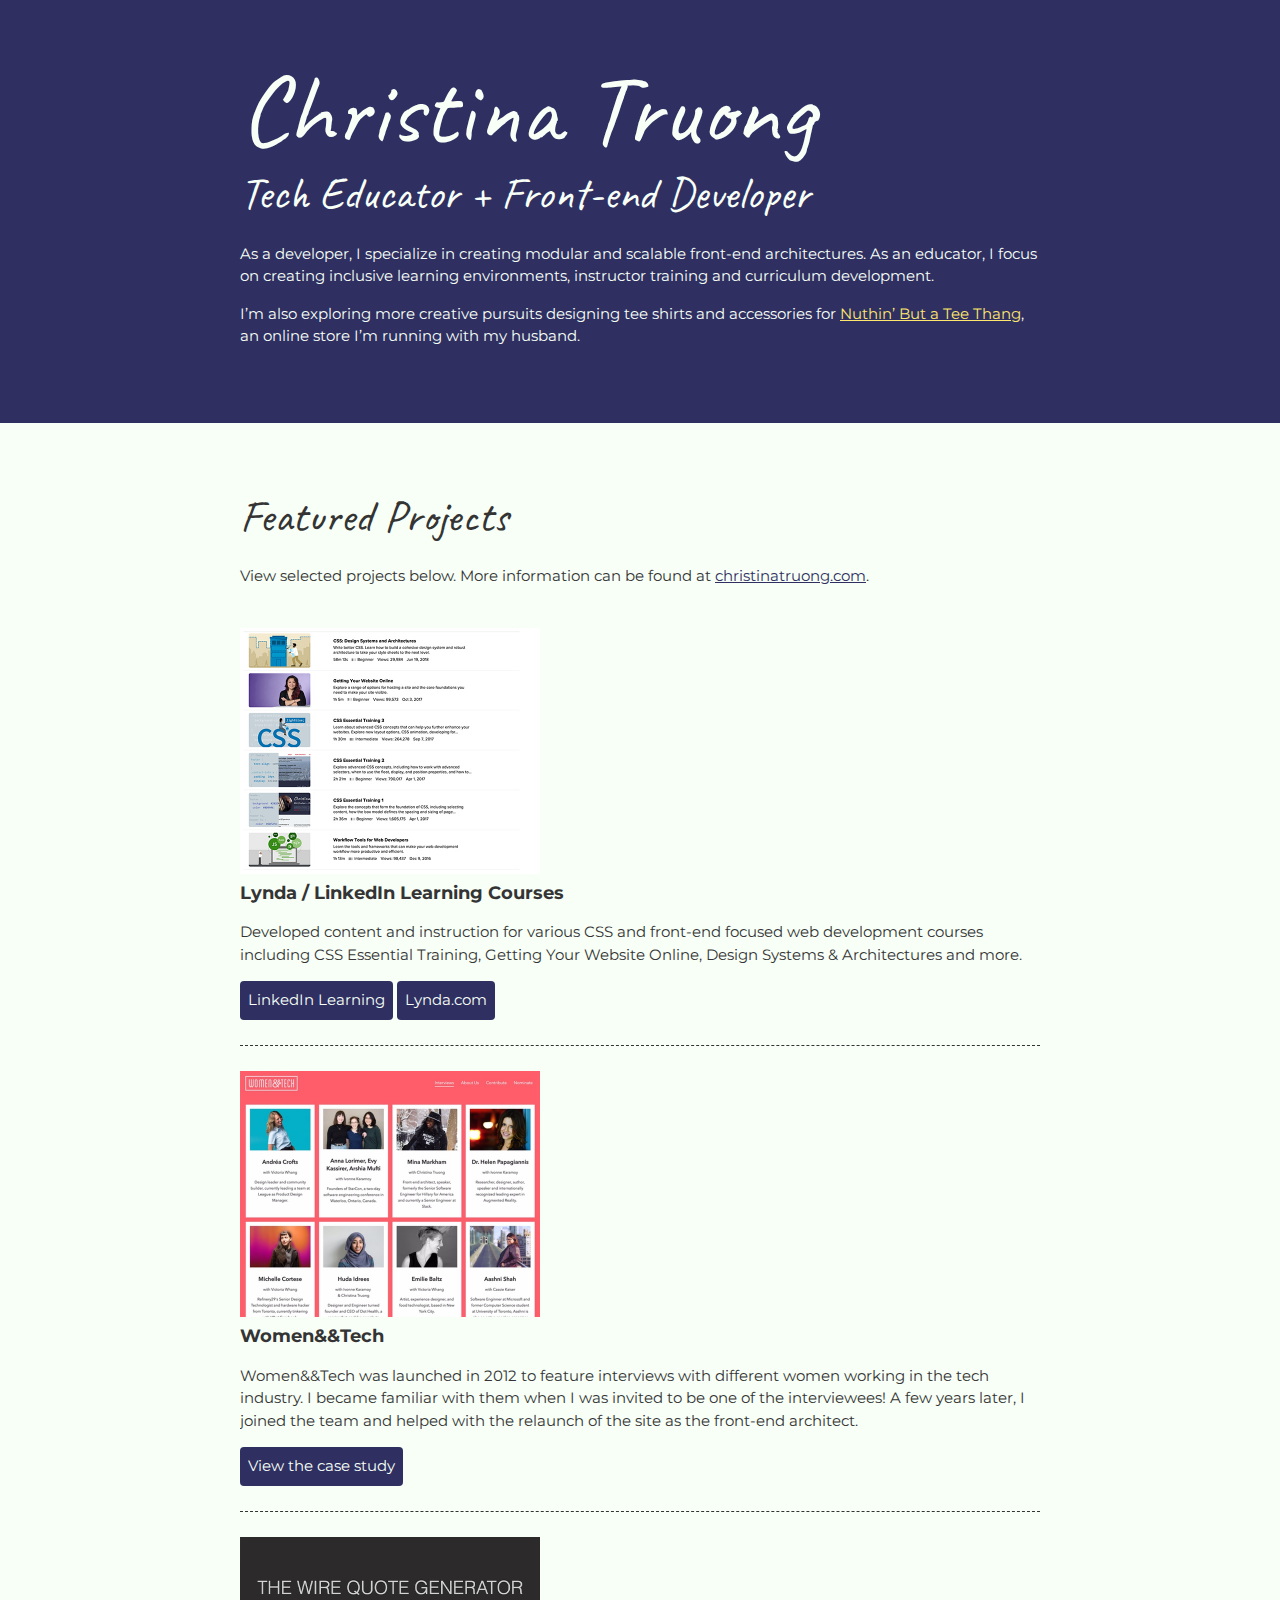
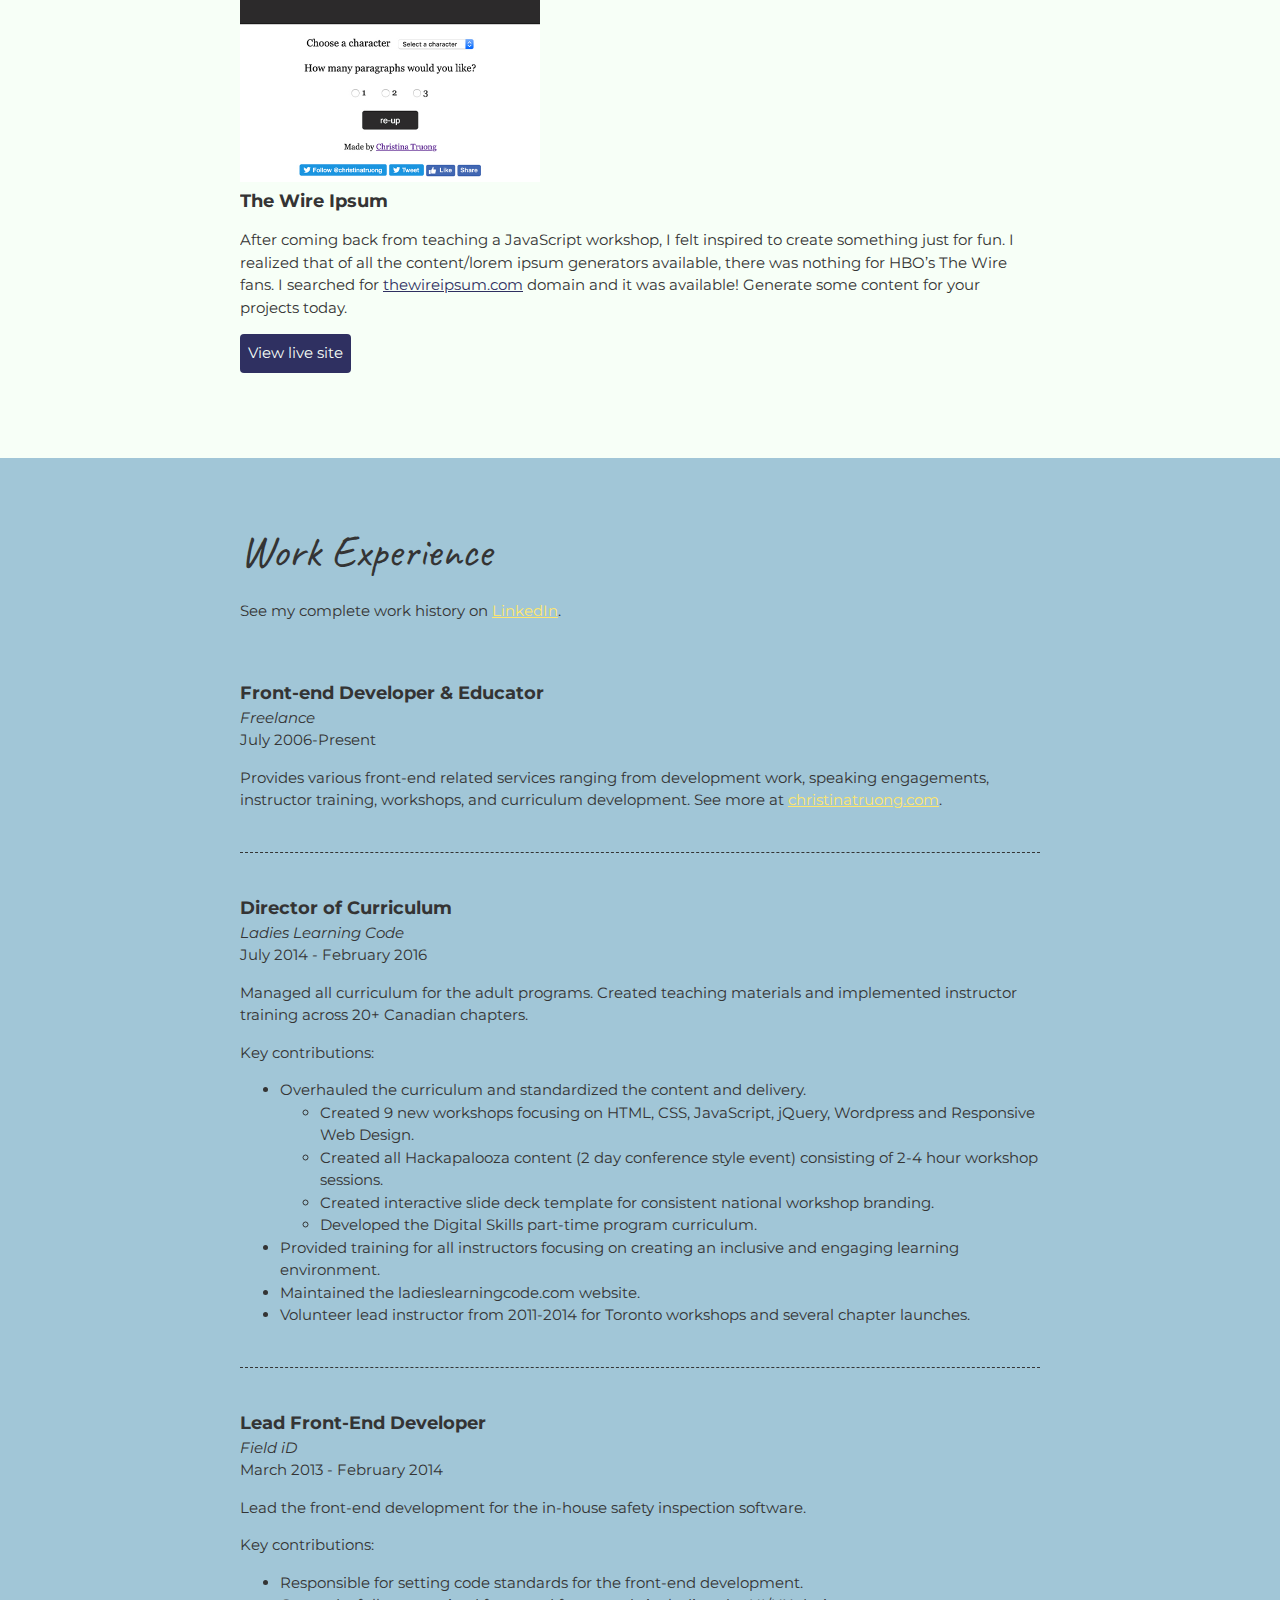
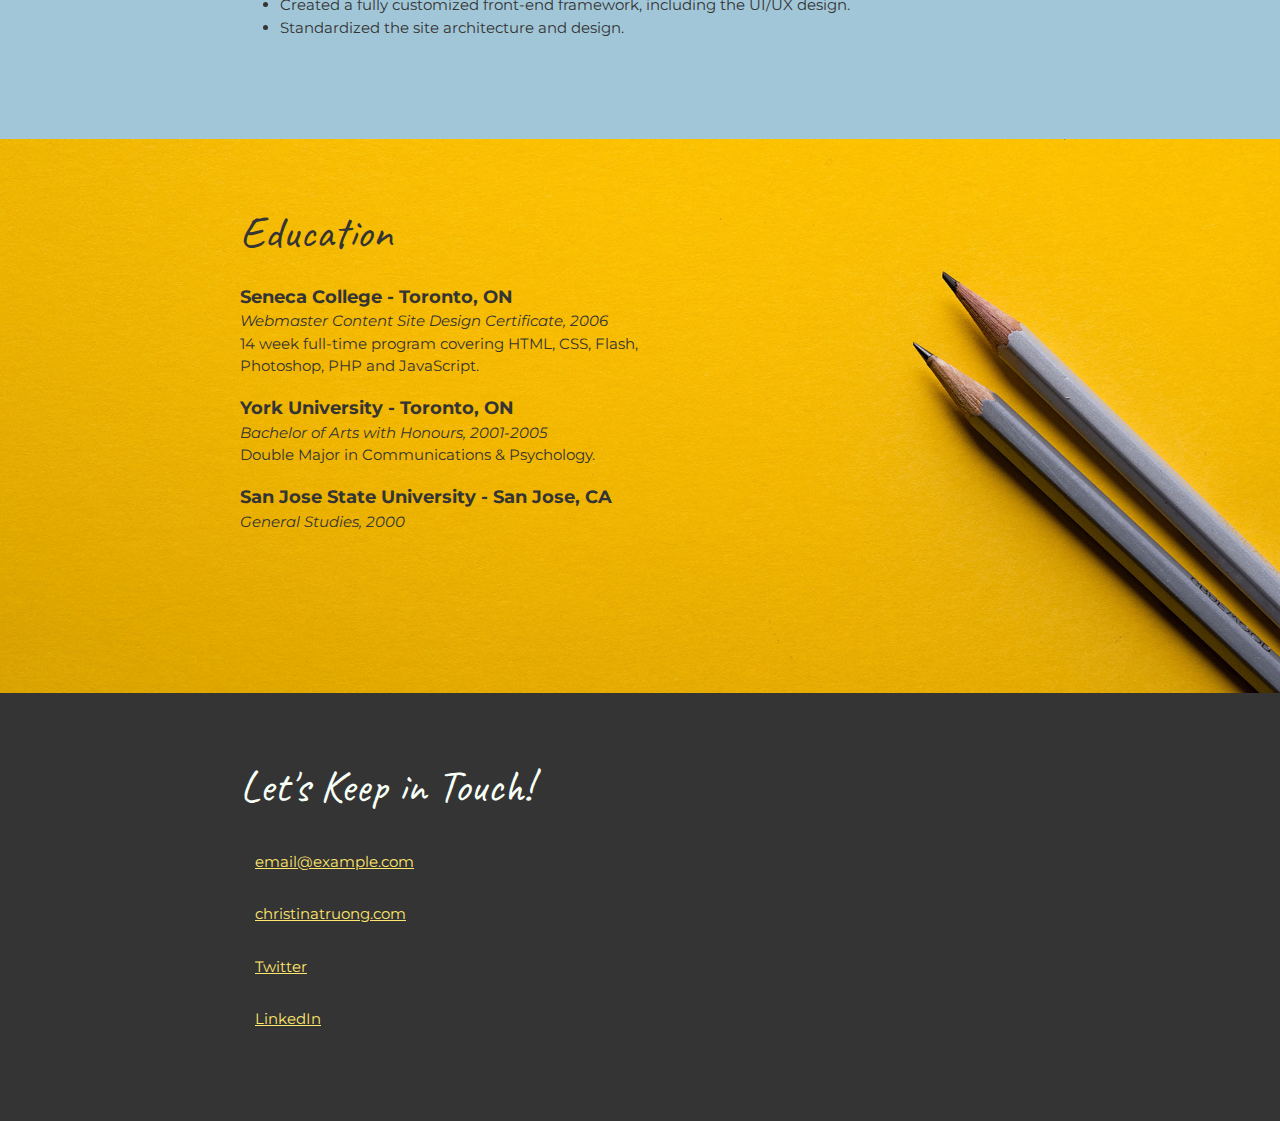
==== index.html @ 920a5c9b "Start" ====
<!DOCTYPE html>
<html lang="en">
  <head>
    <meta charset="UTF-8">
    <meta name="viewport" content="width=device-width, initial-scale=1.0">
    <title>Christina Truong, Tech Educator + Front-end Developer</title>
    <link href="https://fonts.googleapis.com/css?family=Caveat|Montserrat:400,600&display=swap" rel="stylesheet">
    <link rel="stylesheet" href="css/styles.css">
  </head>
  <body>
    <main>
      <!-- ***************  ABOUT / PROFILE  **************** -->
      <header>
        <div class="content-wrap">
          <h1>Christina Truong</h1>
          <h2>Tech Educator + Front-end Developer</h2>

          <p>As a developer, I specialize in creating modular and scalable front-end architectures. As an educator, I focus on creating inclusive learning environments, instructor training and curriculum development.</p>
          <p>I’m also exploring more creative pursuits designing tee shirts and accessories for <a href="http://teethang.com" target="_blank">Nuthin’ But a Tee Thang</a>, an online store I’m running with my husband.</p>
        </div>
      </header>

      <!-- ************ PROJECTS / PORTFOLIO  ************** -->
      <section class="projects">
        <div class="content-wrap divider">
          <h2>Featured Projects</h2>
          <p>View selected projects below. More information can be found at <a href="http://christinatruong.com">christinatruong.com</a>.</p>

          <!-- Project 1 -->
          <section class="project-item">
            <img src="images/project-courses.jpg" alt="Lynda & LinkedIn Learning course list">
            <h3>Lynda / LinkedIn Learning Courses</h3>
            <p>Developed content and instruction for various CSS and front-end focused web development courses including CSS Essential Training, Getting Your Website Online, Design Systems & Architectures and more.</p>
            <a class="btn" href="https://www.linkedin.com/learning/instructors/christina-truong?u=2125562" target="_blank">LinkedIn Learning</a>
            <a class="btn" href="https://www.lynda.com/Christina-Truong/7842227-1.html">Lynda.com</a>
          </section>

          <!-- Project 2 -->
          <section class="project-item">
            <img src="images/project-women-tech.jpg" alt="Women and Tech website">
            <h3>Women&&Tech</h3>
            <p>Women&&Tech was launched in 2012 to feature interviews with different women working in the tech industry. I became familiar with them when I was invited to be one of the interviewees! A few years later, I joined the team and helped with the relaunch of the site as the front-end architect.</p>
            <a class="btn" href="http://christinatruong.com/projects/women-and-tech-redesign.html" target="_blank">View the case study</a>
          </section>

          <!-- Project 3 -->
          <section class="project-item">
            <img src="images/project-wire-ipsum.jpg" alt="The Wire Ipsum website">
            <h3>The Wire Ipsum</h3>
            <p>After coming back from teaching a JavaScript workshop, I felt inspired to create something just for fun. I realized that of all the content/lorem ipsum generators available, there was nothing for HBO’s The Wire fans. I searched for <a href="http://thewireipsum.com" target="_blank">thewireipsum.com</a> domain and it was available! Generate some content for your projects today.</p>
            <a class="btn" href="http://thewireipsum.com" target="_blank">View live site</a>
          </section>
        </div>
      </section>

      <!-- ****************  WORK EXPERIENCE  ******************** -->
      <section class="work-experience">
        <div class="content-wrap item-details divider">
          <h2>Work Experience</h2>
          <p>See my complete work history on <a href="https://www.linkedin.com/in/christinatruong/">LinkedIn</a>.</p>

          <!-- Job 1 -->
          <section class="job-item">
            <div class="job-details">
              <h3>Front-end Developer & Educator</h3>
              <p>Freelance</p>
              <p>July 2006-Present</p>
            </div>
            <div class="job-summary">
              <p>Provides various front-end related services ranging from development work, speaking engagements, instructor training, workshops, and curriculum development. See more at  <a href="http://christinatruong.com">christinatruong.com</a>.</p>
            </div>
          </section>

          <!-- Job 2 -->
          <section class="job-item">
            <div class="job-details">
              <h3>Director of Curriculum</h3>
              <p>Ladies Learning Code</p>
              <p>July 2014 - February 2016</p>
            </div>
            <div class="job-summary">
              <p>Managed all curriculum for the adult programs. Created teaching materials and implemented instructor training across 20+ Canadian chapters.</p>
              <p>Key contributions:</p>
              <ul>
                <li>Overhauled the curriculum and standardized the content and delivery.
                  <ul>
                    <li>Created 9 new workshops focusing on HTML, CSS, JavaScript, jQuery, Wordpress and Responsive Web Design.</li>
                    <li>Created all Hackapalooza content (2 day conference style event) consisting of 2-4 hour workshop sessions.</li>
                    <li>Created interactive slide deck template for consistent national workshop branding.</li>
                    <li>Developed the Digital Skills part-time program curriculum.</li>
                  </ul>
                </li>
                <li>Provided training for all instructors focusing on creating an inclusive and engaging learning environment.</li>
                <li>Maintained the ladieslearningcode.com website.</li>
                <li>Volunteer lead instructor from 2011-2014 for Toronto workshops and several chapter launches.</li>
              </ul>
            </div>
          </section>

          <!-- Job 3 -->
          <section class="job-item">
            <div class="job-details">
              <h3>Lead Front-End Developer</h3>
              <p>Field iD</p>
              <p>March 2013 - February 2014</p>
            </div>
            <div class="job-summary">
              <p>Lead the front-end development for the in-house safety inspection software.</p>
              <p>Key contributions:</p>
              <ul>
                <li>Responsible for setting code standards for the front-end development.</li>
                <li>Created a fully customized front-end framework, including the UI/UX design.</li>
                <li>Standardized the site architecture and design.</li>
              </ul>
            </div>
          </section>
        </div>
      </section>

      <!-- *************  EDUCATION & CERTIFICATIONS *********** -->
      <section class="education">
        <div class="content-wrap item-details">
          <h2>Education</h2>

          <section>
            <h3>Seneca College - Toronto, ON</h3>
            <p>Webmaster Content Site Design Certificate, 2006</p>
            <p>14 week full-time program covering HTML, CSS, Flash, Photoshop, PHP and JavaScript.</p>
          </section>

          <section>
            <h3>York University - Toronto, ON</h3>
            <p>Bachelor of Arts with Honours, 2001-2005</p>
            <p>Double Major in Communications & Psychology.</p>
          </section>

          <section>
            <h3>San Jose State University - San Jose, CA</h3>
            <p>General Studies, 2000</p>
          </section>
        </div>
      </section>

      <!-- ************  CONTACT INFO / SOCIAL MEDIA  ************ -->
      <footer>
        <div class="content-wrap">
          <h2>Let's Keep in Touch!</h2>

          <!-- Social media and contact links. Add or remove any networks. -->
          <ul class="contact-list">
            <li><a href="mailto:email@example.com">email@example.com</a></li>
            <li><a href="http://christinatruong.com" target="_blank">christinatruong.com</a></li>
            <li><a href="http://twitter.com/christinatruong" target="_blank">Twitter</a></li>
            <li><a href="#" target="_blank">LinkedIn</a></li>
          </ul>
        </div>
      </footer>
    </main>
  </body>
</html>
---- css/styles.css ----
/*
COLOR PALETTE
https://coolors.co/f7fff7-343434-2f3061-ffe66d-a1c6d7
#F7FFF7 - almost white
#343434 - dark gray - almost black
#2F3061 - blue dark
#FFE66D - yellow
#A1C6D7 - blue light
*/


/* Global styles
------------------------------------*/
html {
  box-sizing: border-box;
}
*, *:before, *:after {
  box-sizing: inherit;
}

body {
  color: #343434;
  margin: 0;
  padding: 0;
  font-family: 'Montserrat', sans-serif;
  font-size: 15px;
  line-height: 1.5;
}
img {
  width: 300px;
}
a {
  color: #FFE66D;
}
a:hover {
  text-decoration: none;
}
h1 {
  font-size: 100px;
  line-height: 1;
}
h2 {
  font-size: 45px;
}
h1, h2 {
  font-family: 'Caveat', cursive;
  font-weight: 400;
  margin: 0;
}
.content-wrap {
  max-width: 800px;
  width: 85%;
  margin: 0 auto;
  padding: 60px 0;
}
h3 {
  margin-bottom: 0;
}
.item-details h3 + p {
  font-style: italic;
}
.item-details h3 ~ p {
  margin: 0;
}
.divider > section {
  border-bottom: 1px dashed #343434;
  padding: 25px 0;
}
.divider > section:last-of-type {
  border-bottom: none;
}


/* Profile
------------------------------------*/
header {
  background: #2F3061;
  color: #F7FFF7;
}


/* Projects
------------------------------------*/
.projects {
  background: #F7FFF7;
}
.projects a {
  color: #2F3061;
}
.projects .btn {
  color: #F7FFF7;
  background: #2F3061;
  text-decoration: none;
  padding: 8px;
  border-radius: 4px;
  display: inline-block;
}
.projects .btn:hover {
  background: rgba(47, 48, 97, 80%);
}
.project-item {
  overflow: hidden;
}
.project-item h3 {
  margin-top: 0;
}


/* Work Experience
------------------------------------*/
.work-experience {
  background: #A1C6D7;
}



/* Education
------------------------------------*/
.education {
  background-image: url(../images/joanna-kosinska-unsplash.jpg);
  background-size: cover;
  background-position: top right;
  padding-bottom: 100px;
}
.education p {
  width: 60%;
}


/* Contact Info
------------------------------------*/
footer {
  background: #343434;
  color: #F7FFF7;
}
.contact-list {
  list-style-type: none;
  padding: 0;
}
.contact-list a {
  padding: 15px;
  display: inline-block;
}
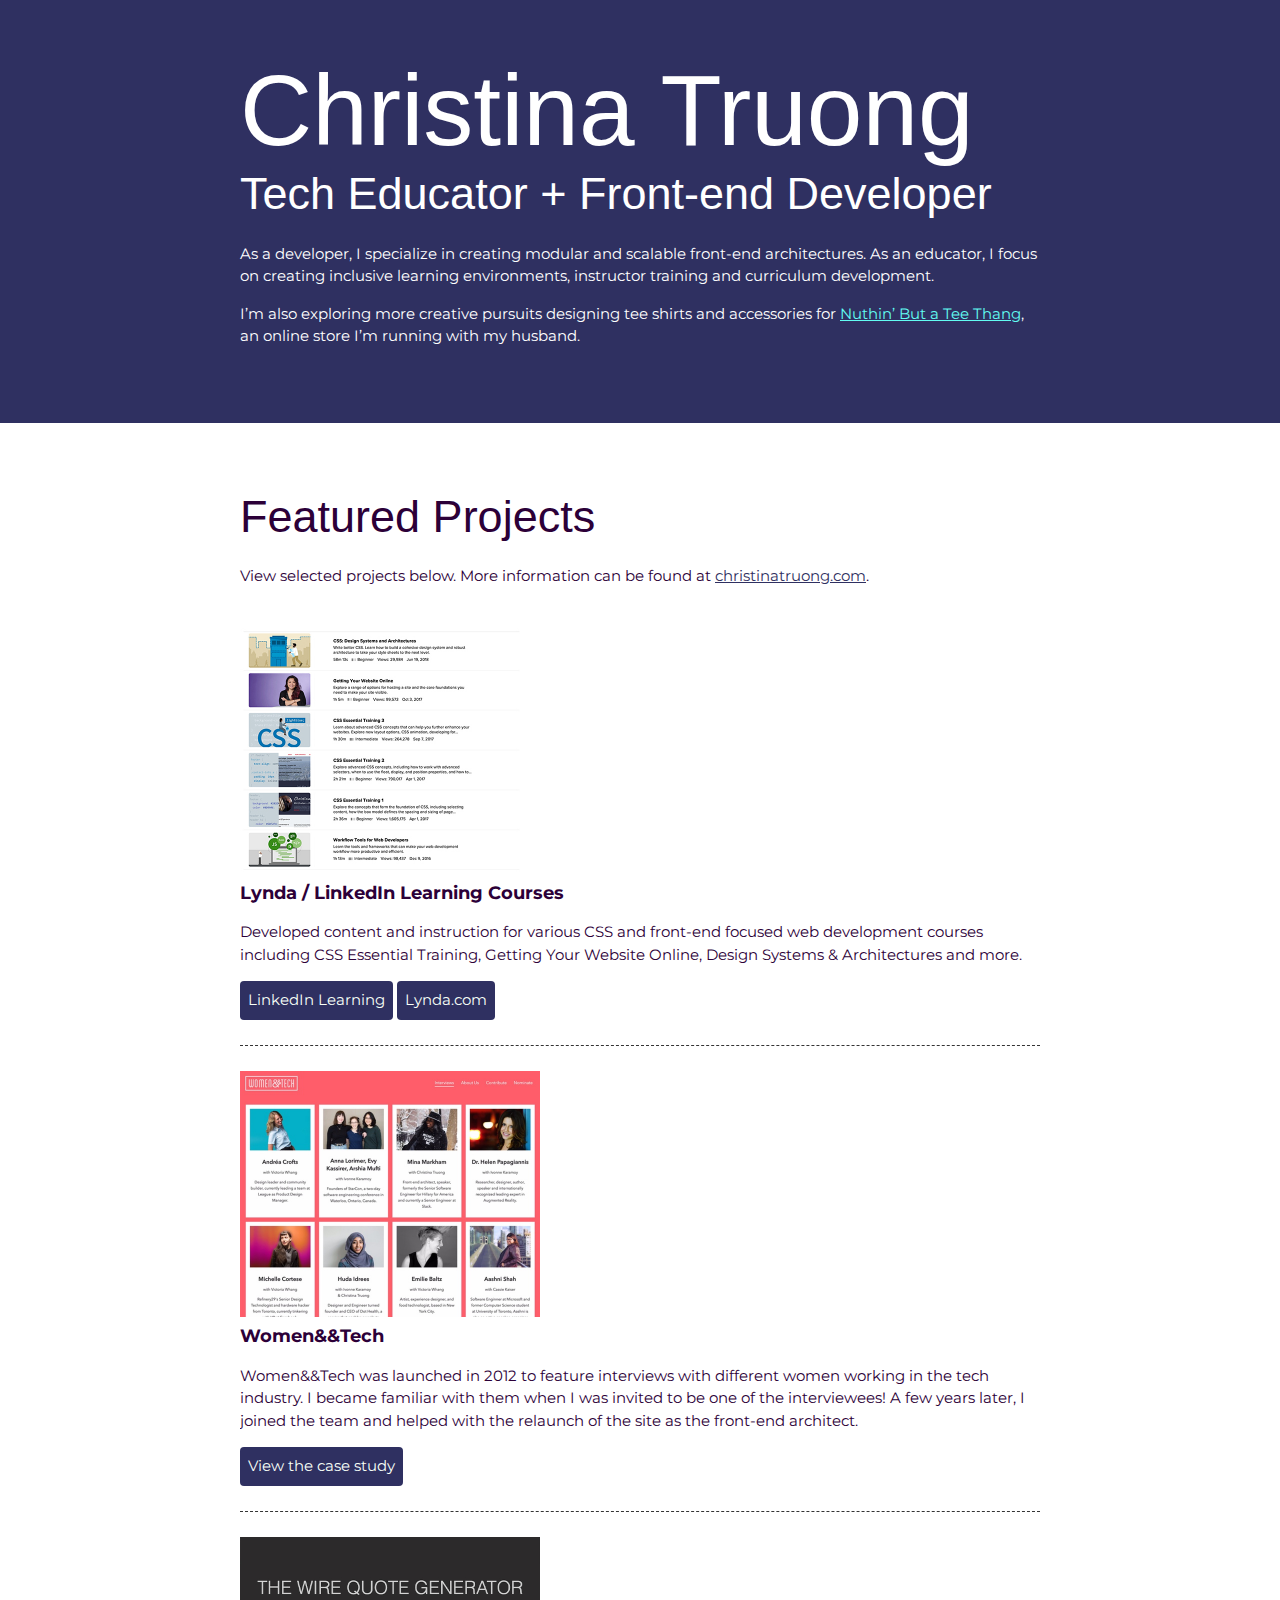
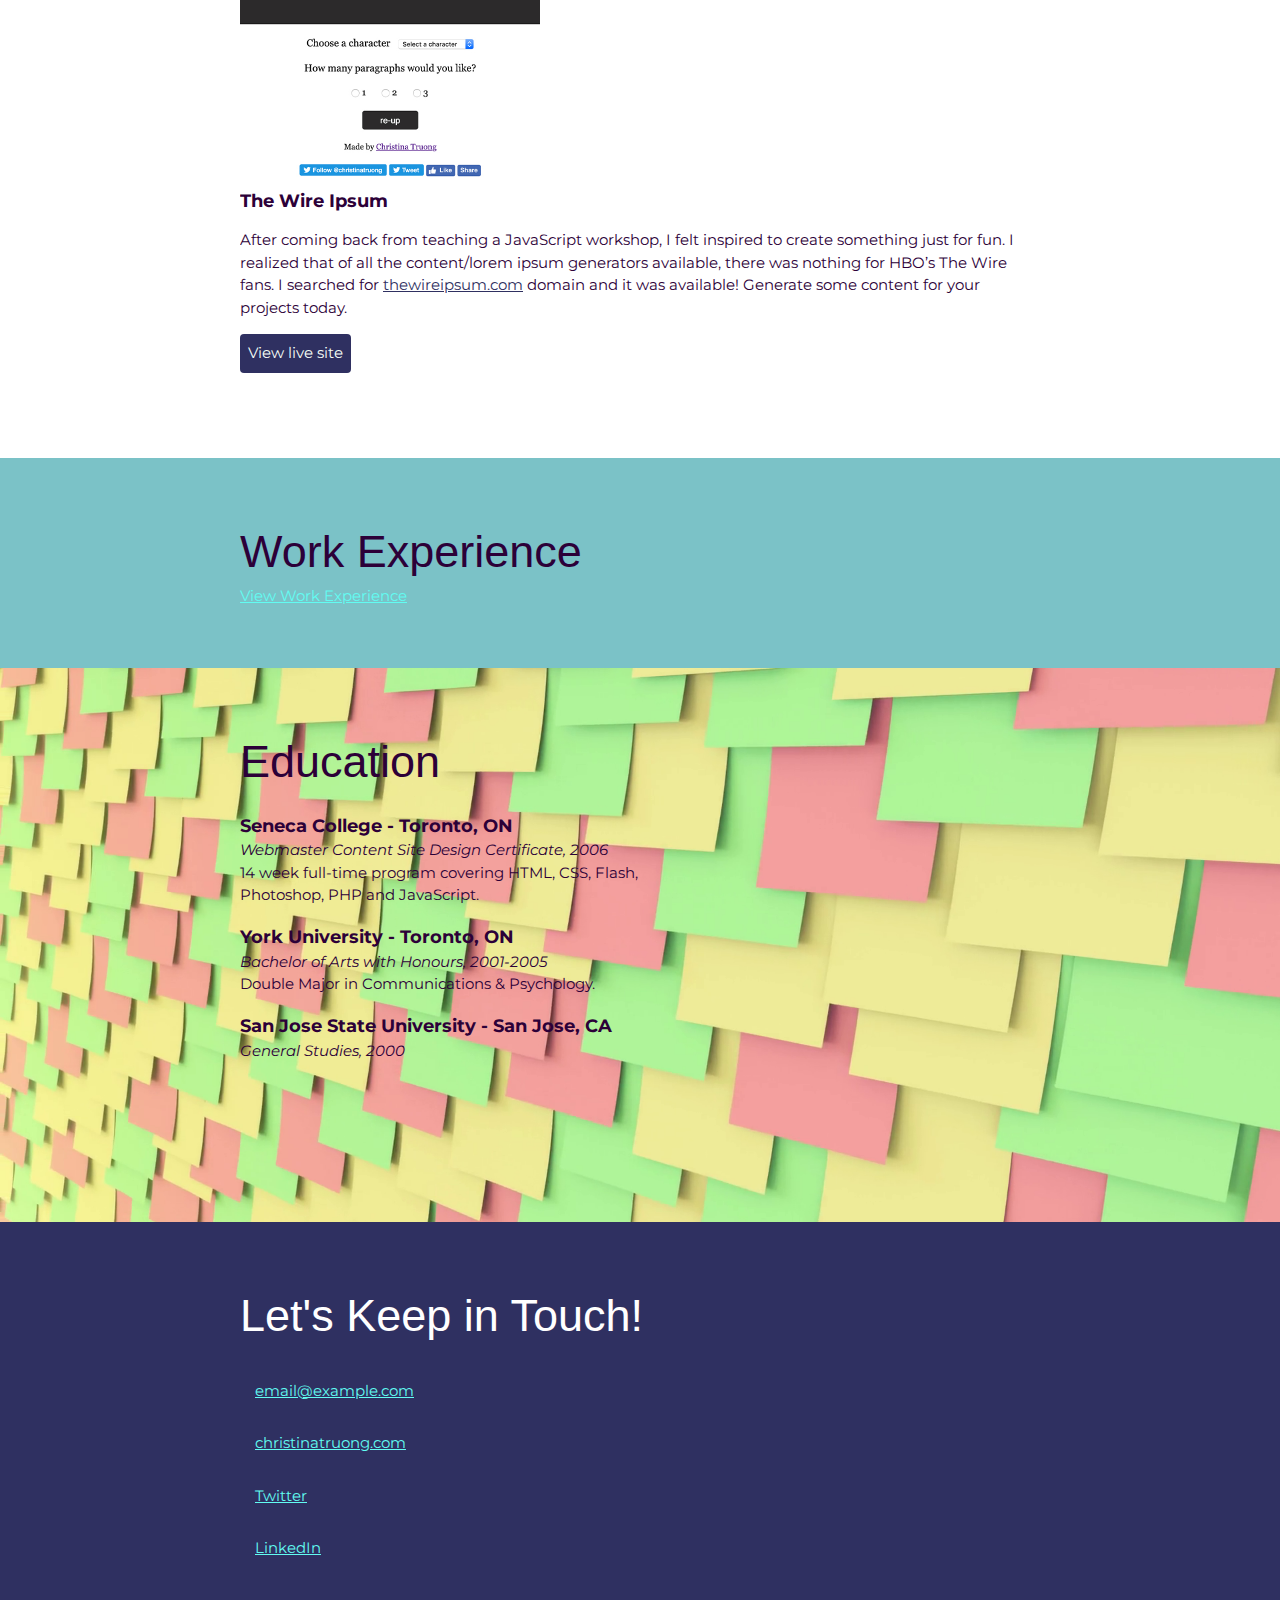
==== commit 18745791: "Step 2" ====
--- a/index.html
+++ b/index.html
@@ -57,63 +57,7 @@
       <section class="work-experience">
         <div class="content-wrap item-details divider">
           <h2>Work Experience</h2>
-          <p>See my complete work history on <a href="https://www.linkedin.com/in/christinatruong/">LinkedIn</a>.</p>
-
-          <!-- Job 1 -->
-          <section class="job-item">
-            <div class="job-details">
-              <h3>Front-end Developer & Educator</h3>
-              <p>Freelance</p>
-              <p>July 2006-Present</p>
-            </div>
-            <div class="job-summary">
-              <p>Provides various front-end related services ranging from development work, speaking engagements, instructor training, workshops, and curriculum development. See more at  <a href="http://christinatruong.com">christinatruong.com</a>.</p>
-            </div>
-          </section>
-
-          <!-- Job 2 -->
-          <section class="job-item">
-            <div class="job-details">
-              <h3>Director of Curriculum</h3>
-              <p>Ladies Learning Code</p>
-              <p>July 2014 - February 2016</p>
-            </div>
-            <div class="job-summary">
-              <p>Managed all curriculum for the adult programs. Created teaching materials and implemented instructor training across 20+ Canadian chapters.</p>
-              <p>Key contributions:</p>
-              <ul>
-                <li>Overhauled the curriculum and standardized the content and delivery.
-                  <ul>
-                    <li>Created 9 new workshops focusing on HTML, CSS, JavaScript, jQuery, Wordpress and Responsive Web Design.</li>
-                    <li>Created all Hackapalooza content (2 day conference style event) consisting of 2-4 hour workshop sessions.</li>
-                    <li>Created interactive slide deck template for consistent national workshop branding.</li>
-                    <li>Developed the Digital Skills part-time program curriculum.</li>
-                  </ul>
-                </li>
-                <li>Provided training for all instructors focusing on creating an inclusive and engaging learning environment.</li>
-                <li>Maintained the ladieslearningcode.com website.</li>
-                <li>Volunteer lead instructor from 2011-2014 for Toronto workshops and several chapter launches.</li>
-              </ul>
-            </div>
-          </section>
-
-          <!-- Job 3 -->
-          <section class="job-item">
-            <div class="job-details">
-              <h3>Lead Front-End Developer</h3>
-              <p>Field iD</p>
-              <p>March 2013 - February 2014</p>
-            </div>
-            <div class="job-summary">
-              <p>Lead the front-end development for the in-house safety inspection software.</p>
-              <p>Key contributions:</p>
-              <ul>
-                <li>Responsible for setting code standards for the front-end development.</li>
-                <li>Created a fully customized front-end framework, including the UI/UX design.</li>
-                <li>Standardized the site architecture and design.</li>
-              </ul>
-            </div>
-          </section>
+          <a class="btn" href="Work experience.html" target=>View Work Experience</a>
         </div>
       </section>
 
--- a/css/styles.css
+++ b/css/styles.css
@@ -19,7 +19,7 @@
 }
 
 body {
-  color: #343434;
+  color: #2c0038;
   margin: 0;
   padding: 0;
   font-family: 'Montserrat', sans-serif;
@@ -30,7 +30,7 @@
   width: 300px;
 }
 a {
-  color: #FFE66D;
+  color: #62fcf2;
 }
 a:hover {
   text-decoration: none;
@@ -43,7 +43,7 @@
   font-size: 45px;
 }
 h1, h2 {
-  font-family: 'Caveat', cursive;
+  font-family: 'Oswald', sans-serif;
   font-weight: 400;
   margin: 0;
 }
@@ -75,14 +75,14 @@
 ------------------------------------*/
 header {
   background: #2F3061;
-  color: #F7FFF7;
+  color: #ffffff;
 }
 
 
 /* Projects
 ------------------------------------*/
 .projects {
-  background: #F7FFF7;
+  background: #ffffff;
 }
 .projects a {
   color: #2F3061;
@@ -109,7 +109,7 @@
 /* Work Experience
 ------------------------------------*/
 .work-experience {
-  background: #A1C6D7;
+  background: #7bc2c7;
 }
 
 
@@ -117,7 +117,7 @@
 /* Education
 ------------------------------------*/
 .education {
-  background-image: url(../images/joanna-kosinska-unsplash.jpg);
+  background-image: url(../images/post-it.png);
   background-size: cover;
   background-position: top right;
   padding-bottom: 100px;
@@ -130,8 +130,8 @@
 /* Contact Info
 ------------------------------------*/
 footer {
-  background: #343434;
-  color: #F7FFF7;
+  background: #2F3061;
+  color: #ffffff;
 }
 .contact-list {
   list-style-type: none;
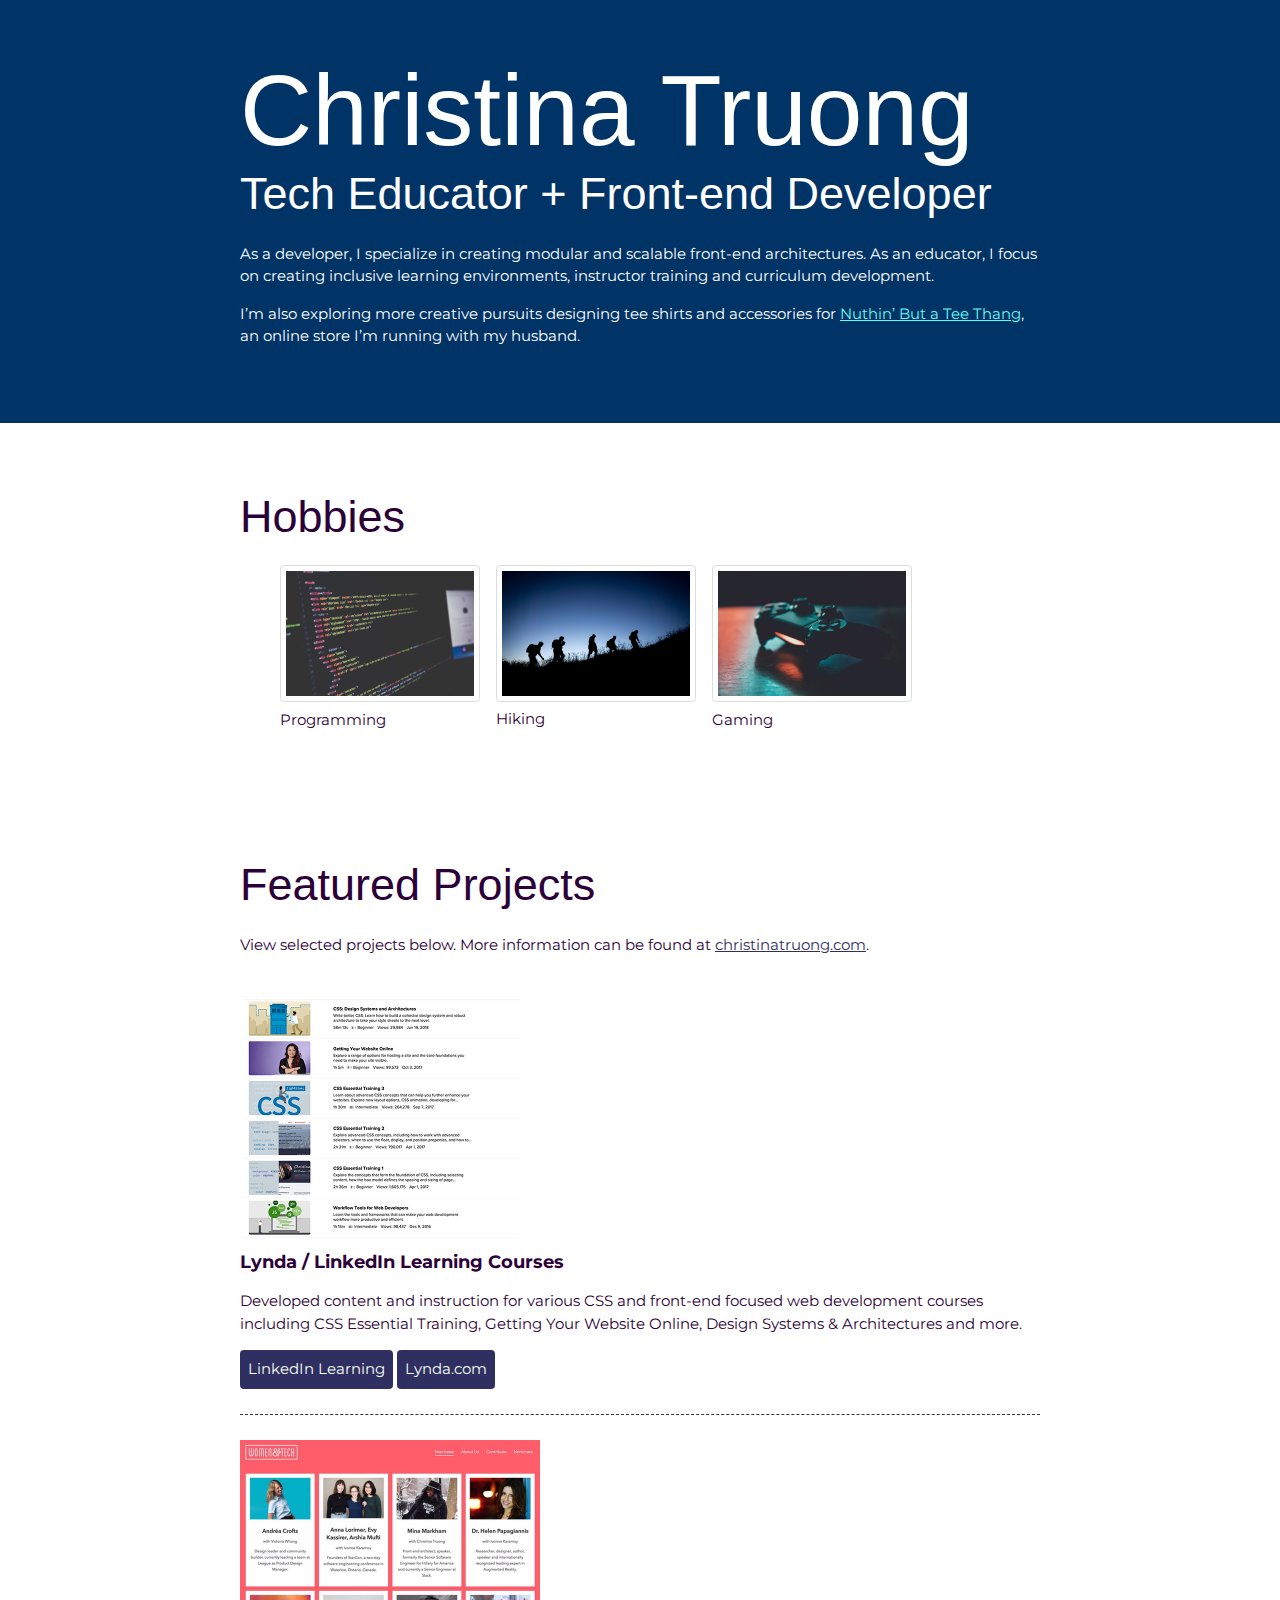
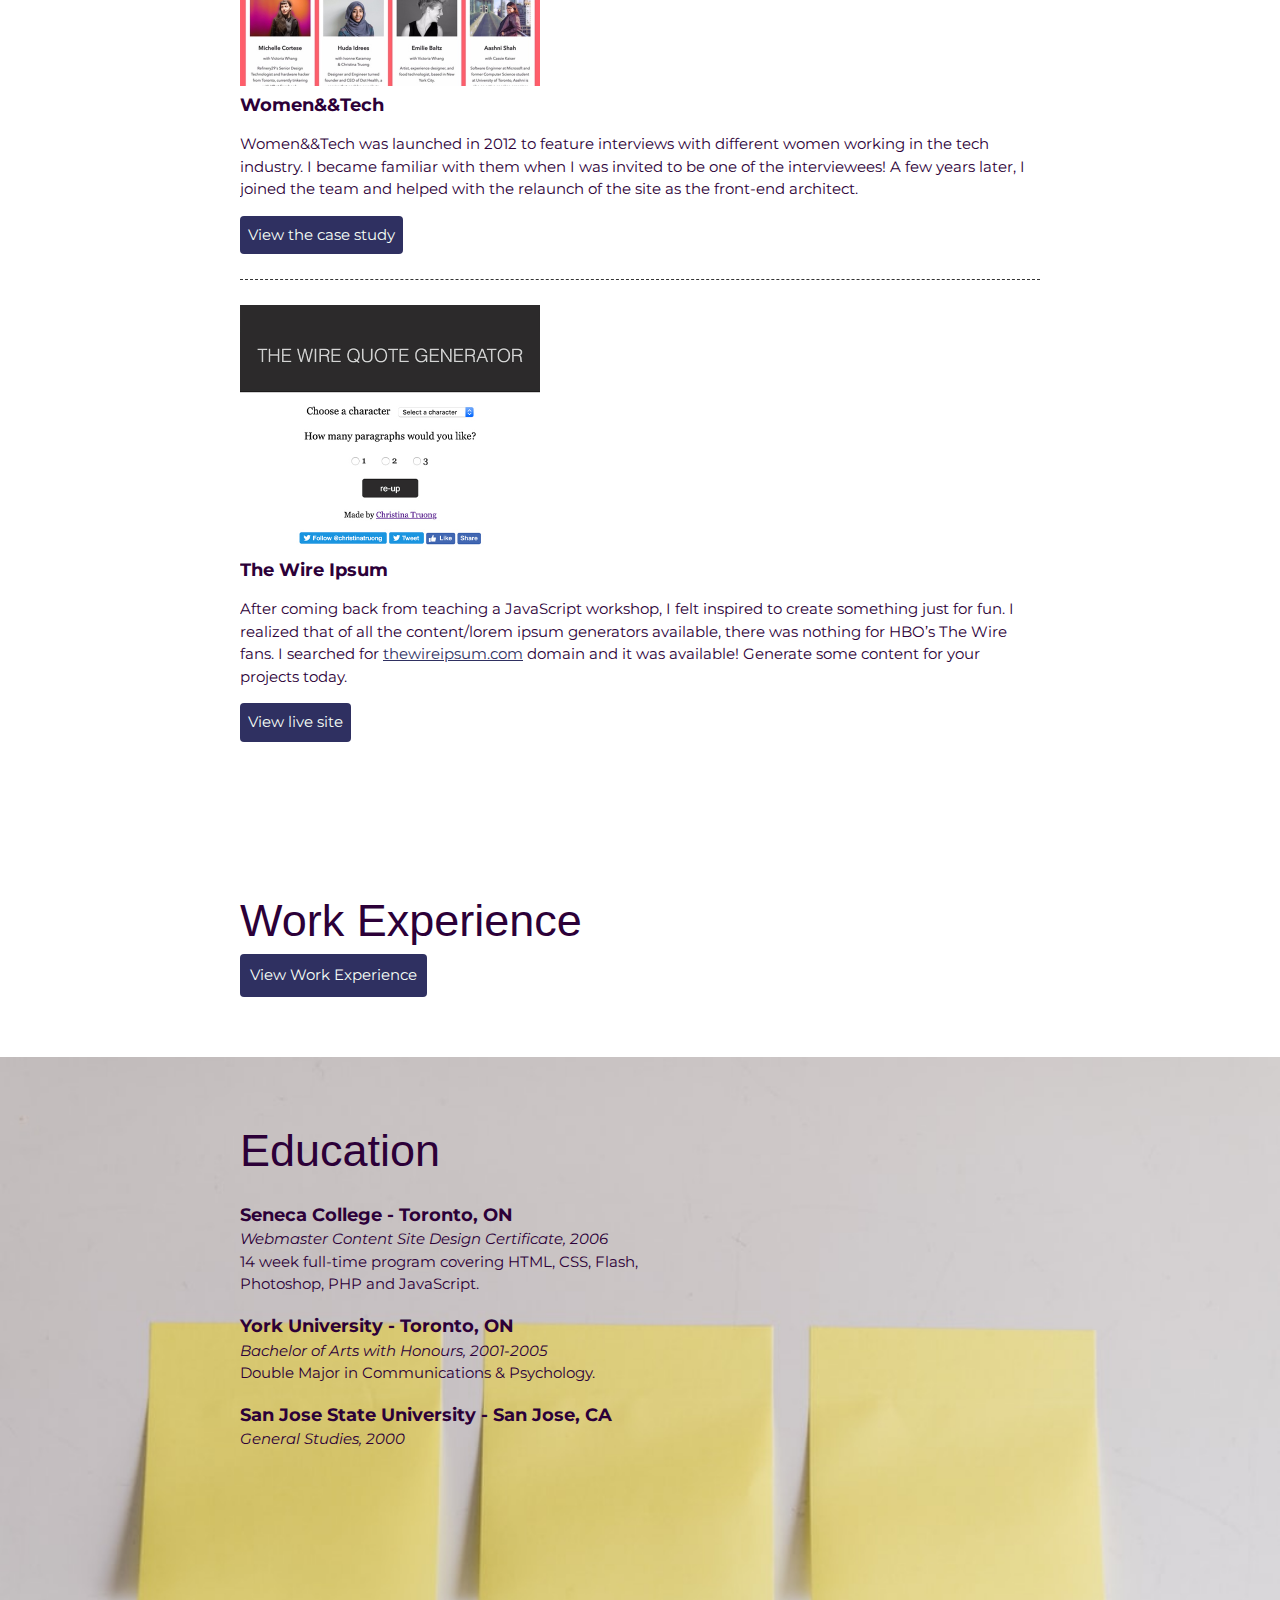
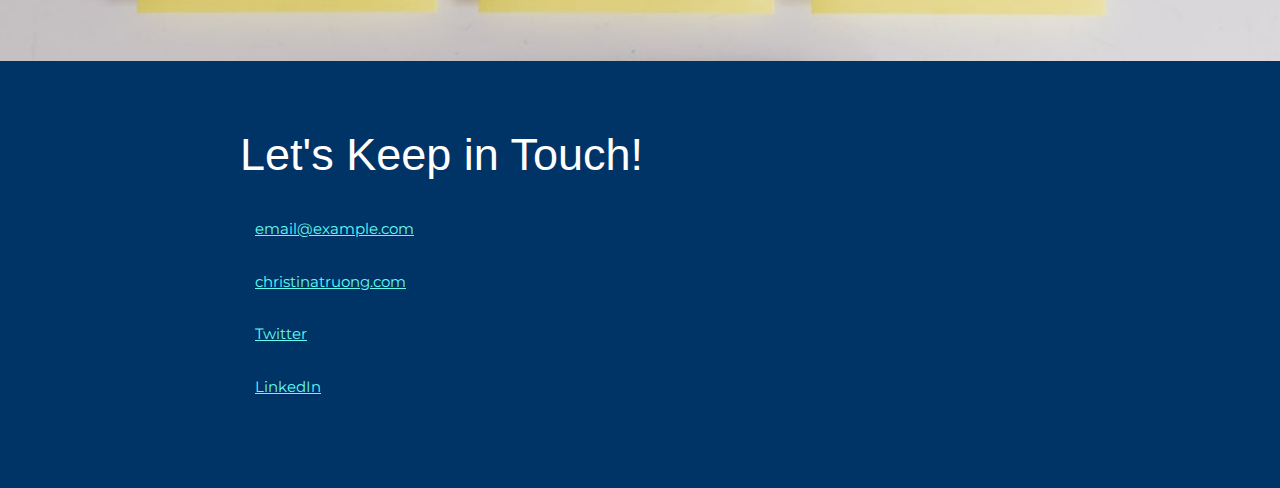
==== commit 514eb898: "Step 3" ====
--- a/index.html
+++ b/index.html
@@ -19,6 +19,27 @@
           <p>I’m also exploring more creative pursuits designing tee shirts and accessories for <a href="http://teethang.com" target="_blank">Nuthin’ But a Tee Thang</a>, an online store I’m running with my husband.</p>
         </div>
       </header>
+  <!-- ************ HOBBIES ************** -->
+<section class="content-wrap divider project-item gallery">
+  <h2>Hobbies</h2>
+    <figure>
+      <div class="column">
+        <a href="images/code.jpg" target="_blank">
+        <img src="images/code.jpg" alt="Code"> </a>
+        <figcaption>Programming</figcaption>
+      </div>
+      <div class="column">
+        <a href="images/hike.jpg" target="_blank">
+        <img src="images/hike.jpg" alt="People Hiking"> </a>
+        <figcaption>Hiking</figcaption>
+      </div>
+      <div class="column">
+        <a href="images/ps4.jpg" target="_blank">
+        <img src="images/ps4.jpg" alt="Plastation 4 Controller"> </a>
+        <figcaption>Gaming</figcaption>
+    </div>
+  </figure>
+</section>
 
       <!-- ************ PROJECTS / PORTFOLIO  ************** -->
       <section class="projects">
@@ -63,6 +84,7 @@
 
       <!-- *************  EDUCATION & CERTIFICATIONS *********** -->
       <section class="education">
+          <div class="education-background"></div>
         <div class="content-wrap item-details">
           <h2>Education</h2>
 
--- a/css/styles.css
+++ b/css/styles.css
@@ -1,14 +1,3 @@
-/*
-COLOR PALETTE
-https://coolors.co/f7fff7-343434-2f3061-ffe66d-a1c6d7
-#F7FFF7 - almost white
-#343434 - dark gray - almost black
-#2F3061 - blue dark
-#FFE66D - yellow
-#A1C6D7 - blue light
-*/
-
-
 /* Global styles
 ------------------------------------*/
 html {
@@ -69,15 +58,29 @@
 .divider > section:last-of-type {
   border-bottom: none;
 }
-
+.column img {
+  border: 1px solid #ddd;
+  border-radius: 4px;
+  margin: 0;
+  padding: 5px;
+  width: 200px;
+  height: auto;
+}
+.column img:hover {
+  background: rgba(98, 252, 242, 0.5);
+}
+.column {
+  margin:0;
+  float: left;
+  width: 30%;
+}
 
 /* Profile
 ------------------------------------*/
 header {
-  background: #2F3061;
+  background: #003366;
   color: #ffffff;
 }
-
 
 /* Projects
 ------------------------------------*/
@@ -105,14 +108,22 @@
   margin-top: 0;
 }
 
-
 /* Work Experience
 ------------------------------------*/
 .work-experience {
-  background: #7bc2c7;
+  background: #ffffff;
 }
-
-
+.work-experience .btn {
+  color: #F7FFF7;
+  background: #2F3061;
+  text-decoration: none;
+  padding: 10px;
+  border-radius: 4px;
+  display: inline-block;
+}
+.work-experience .btn:hover {
+  background: rgba(47, 48, 97, 80%);
+}
 
 /* Education
 ------------------------------------*/
@@ -120,17 +131,17 @@
   background-image: url(../images/post-it.png);
   background-size: cover;
   background-position: top right;
-  padding-bottom: 100px;
+  padding-bottom: 150px;
 }
+
 .education p {
   width: 60%;
 }
 
-
 /* Contact Info
 ------------------------------------*/
 footer {
-  background: #2F3061;
+  background: #003366;
   color: #ffffff;
 }
 .contact-list {
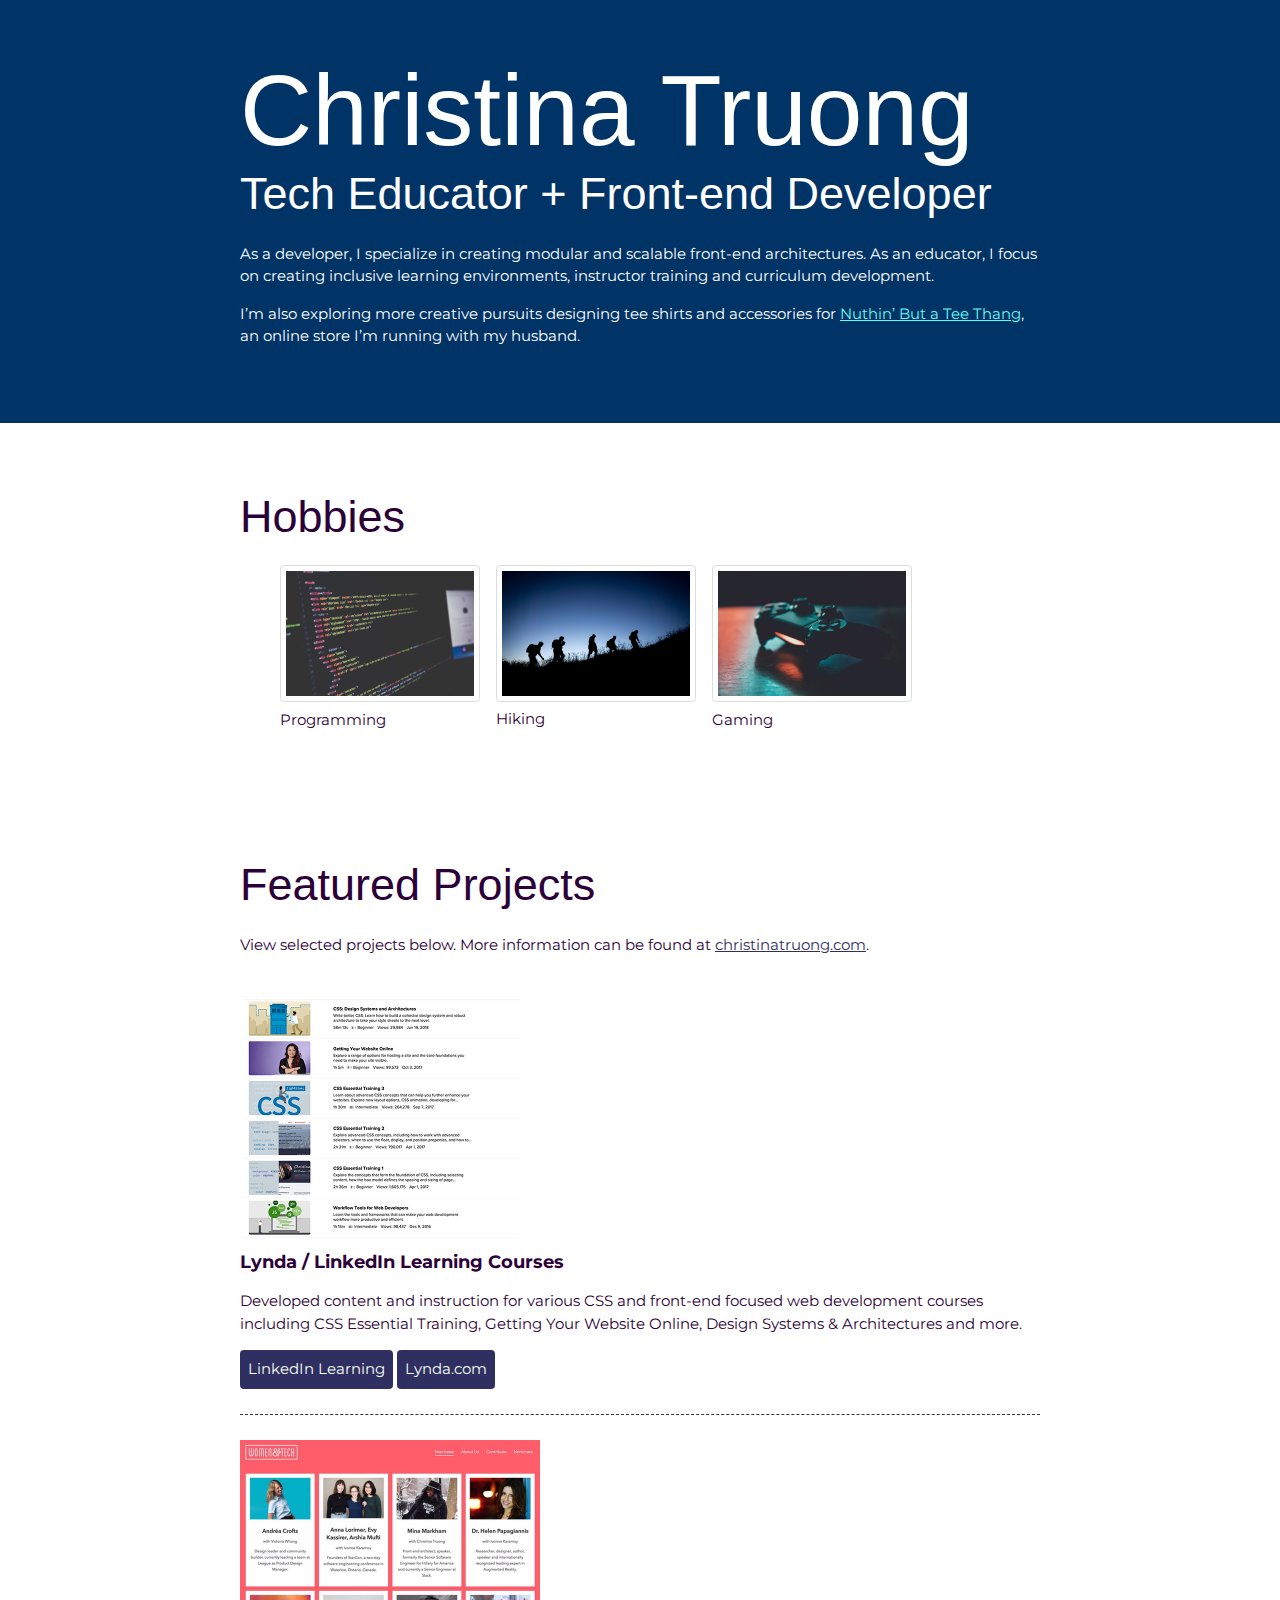
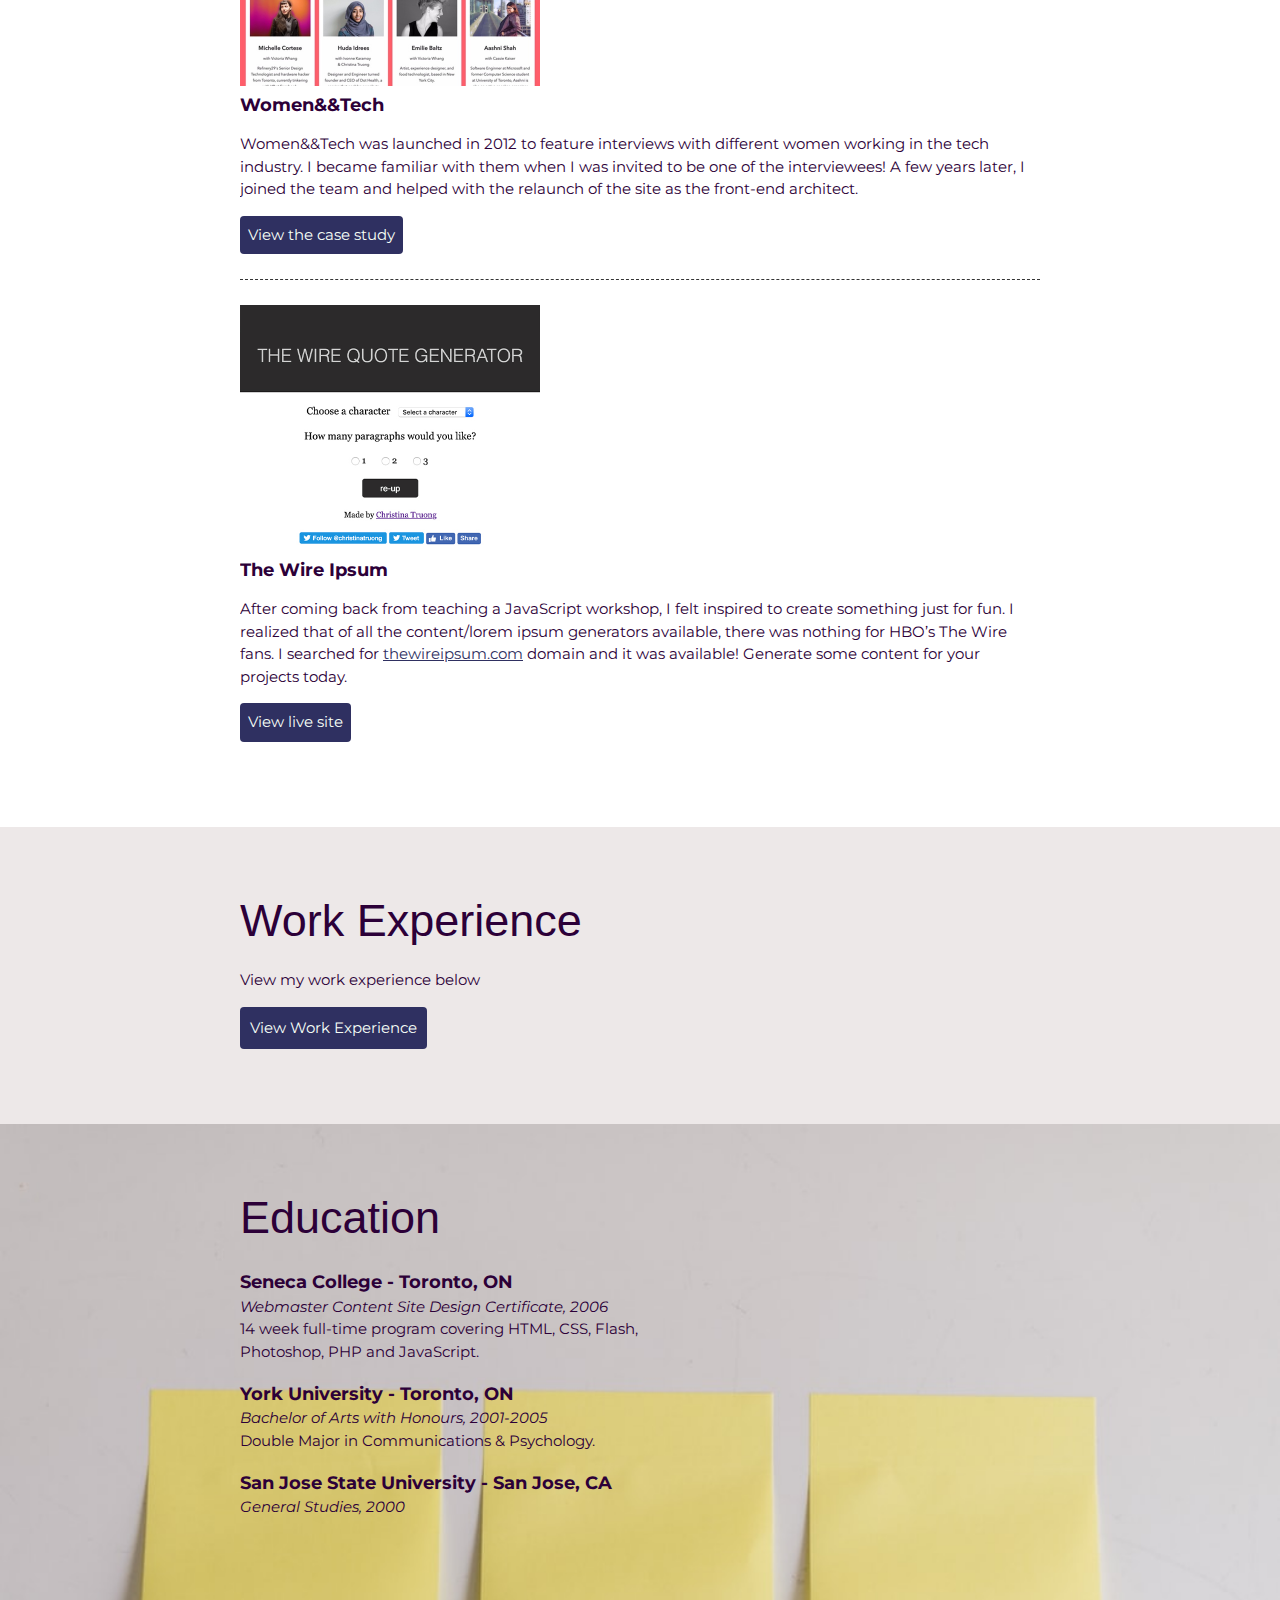
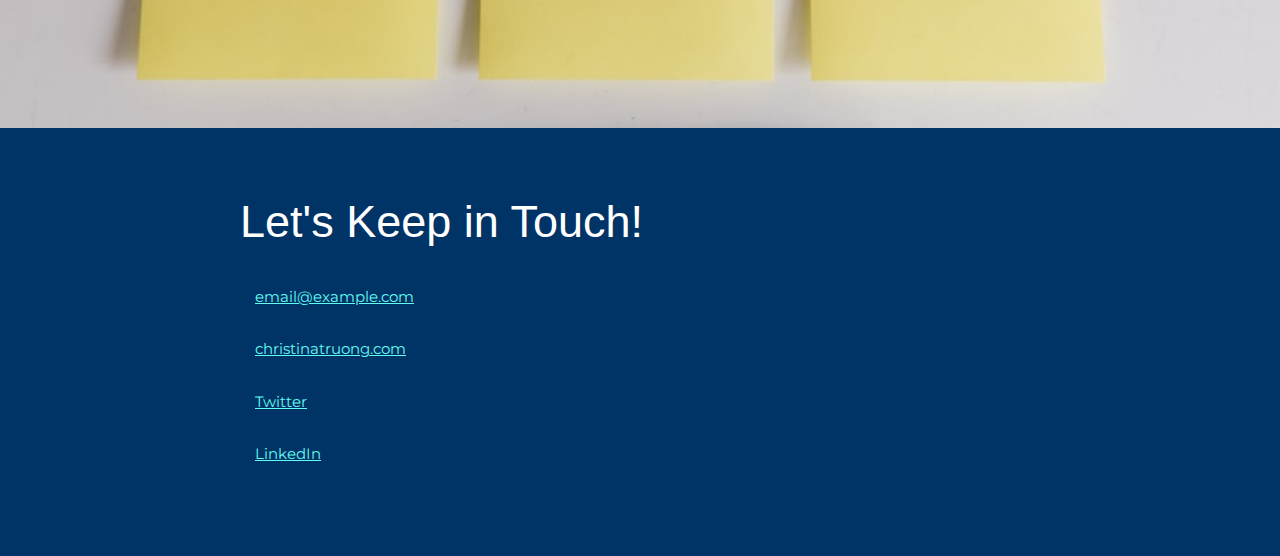
==== commit 277578fe: "Text update work experience" ====
--- a/index.html
+++ b/index.html
@@ -78,6 +78,7 @@
       <section class="work-experience">
         <div class="content-wrap item-details divider">
           <h2>Work Experience</h2>
+          <p> View my work experience below<p>
           <a class="btn" href="Work experience.html" target=>View Work Experience</a>
         </div>
       </section>
--- a/css/styles.css
+++ b/css/styles.css
@@ -111,7 +111,7 @@
 /* Work Experience
 ------------------------------------*/
 .work-experience {
-  background: #ffffff;
+  background: #ede8e8;
 }
 .work-experience .btn {
   color: #F7FFF7;
